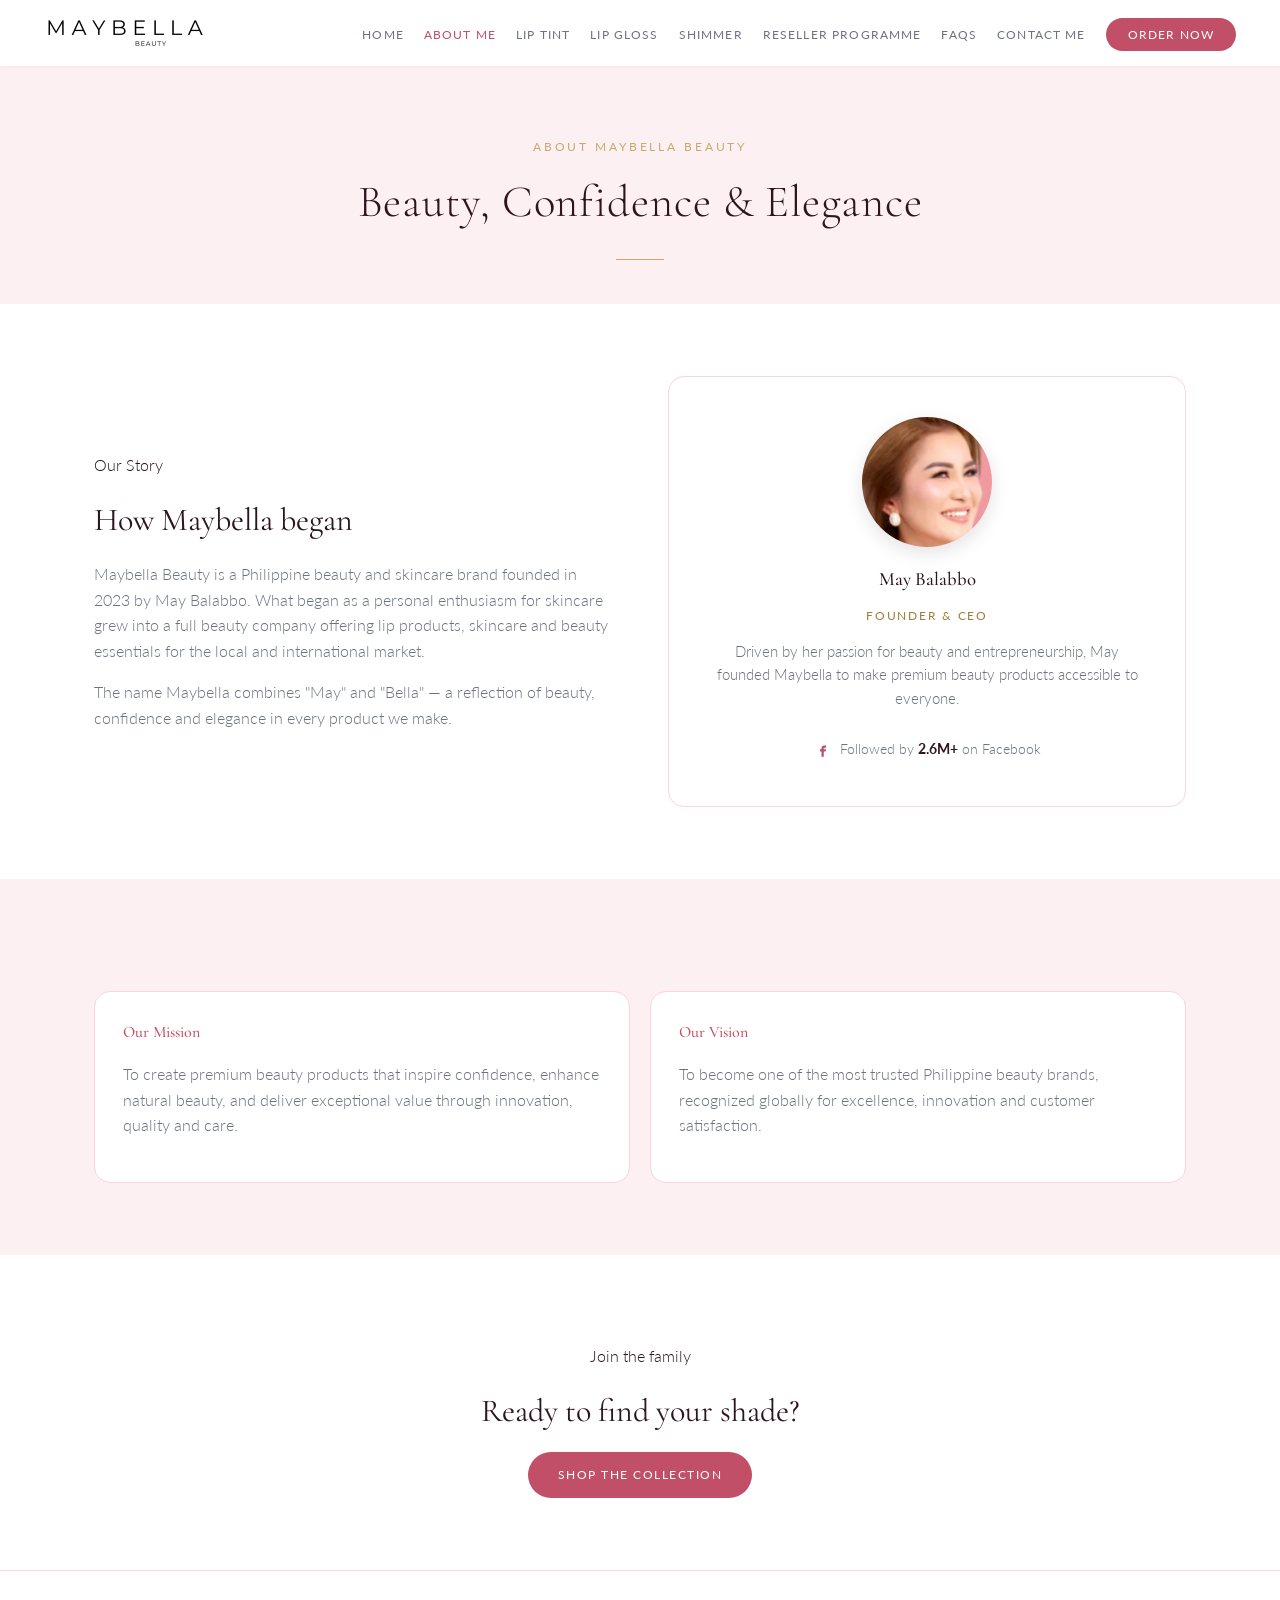
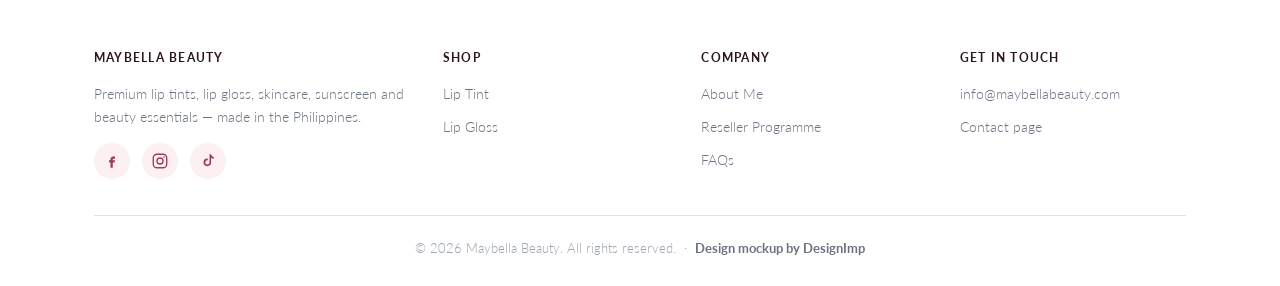
==== about.html @ 24bc86e0 "Initial commit — Maybella Beauty static site mockup Static HTML/CSS/JS pitch mockup for maybellabeau" ====
<!doctype html>
<html lang="en">
<head>
<meta charset="UTF-8">
<meta name="viewport" content="width=device-width, initial-scale=1, viewport-fit=cover">
<title>About Us — Maybella Beauty</title>
<meta name="description" content="Meet May Balabbo, founder of Maybella Beauty, and learn the story behind the brand.">
<link rel="preconnect" href="https://fonts.googleapis.com">
<link rel="preconnect" href="https://fonts.gstatic.com" crossorigin>
<link href="https://fonts.googleapis.com/css2?family=Cormorant+Garamond:ital,wght@0,300;0,400;0,500;0,600;1,300;1,400&family=Lato:wght@300;400;700&display=swap" rel="stylesheet">
<link rel="stylesheet" href="style.css">
</head>
<body>

<header class="site-header">
  <div class="nav-inner">
    <a href="index.html" class="logo"><img src="assets/logo.webp" alt="Maybella Beauty"></a>
    <button class="menu-toggle" aria-label="Menu">☰</button>
    <nav class="main-nav">
      <ul>
        <li><a href="index.html">Home</a></li>
        <li><a href="about.html">About Me</a></li>
        <li><a href="lip-tints.html">Lip Tint</a></li>
        <li><a href="lip-gloss.html">Lip Gloss</a></li>
        <li><a href="shimmer.html">Shimmer</a></li>
        <li><a href="reseller.html">Reseller Programme</a></li>
        <li><a href="faq.html">FAQs</a></li>
        <li><a href="contact.html">Contact Me</a></li>
        <li><a href="contact.html" class="nav-cta">Order Now</a></li>
      </ul>
    </nav>
  </div>
</header>

<div class="page-hero">
  <div class="container">
    <p class="eyebrow">About Maybella Beauty</p>
    <h1>Beauty, Confidence &amp; Elegance</h1>
  </div>
</div>

<section>
  <div class="container about-grid">
    <div class="founder-card" style="order:2;">
      <img class="founder-photo" src="assets/founder-may.jpg" alt="May Balabbo, founder of Maybella Beauty">
      <h3>May Balabbo</h3>
      <p class="role">Founder &amp; CEO</p>
      <p style="color:var(--ink-soft);font-size:0.92rem;">Driven by her passion for beauty and entrepreneurship, May founded Maybella to make premium beauty products accessible to everyone.</p>
      <a href="https://www.facebook.com/profile.php?id=100089975888895" target="_blank" rel="noopener" style="display:inline-flex;align-items:center;gap:8px;margin-top:14px;font-size:0.85rem;color:var(--ink-soft);text-decoration:none;">
        <svg width="18" height="18" viewBox="0 0 24 24" fill="currentColor" aria-hidden="true" style="color:var(--rose);flex-shrink:0;"><path d="M13.5 9H16V6h-2.5C11.6 6 10 7.6 10 9.5V11H8v3h2v7h3v-7h2.5l.5-3H13v-1.2c0-.5.3-.8.8-.8Z"/></svg>
        <span>Followed by <strong style="color:var(--ink);">2.6M+</strong> on Facebook</span>
      </a>
    </div>
    <div>
      <p class="eyebrow">Our Story</p>
      <h2 style="font-family:var(--serif);font-size:2rem;margin:10px 0 16px;">How Maybella began</h2>
      <p style="color:var(--ink-soft)">Maybella Beauty is a Philippine beauty and skincare brand founded in 2023 by May Balabbo. What began as a personal enthusiasm for skincare grew into a full beauty company offering lip products, skincare and beauty essentials for the local and international market.</p>
      <p style="color:var(--ink-soft)">The name Maybella combines "May" and "Bella" — a reflection of beauty, confidence and elegance in every product we make.</p>
    </div>
  </div>
</section>

<section class="alt-bg">
  <div class="container">
    <div class="mv-cards">
      <div class="mv-card">
        <h4>Our Mission</h4>
        <p style="color:var(--ink-soft)">To create premium beauty products that inspire confidence, enhance natural beauty, and deliver exceptional value through innovation, quality and care.</p>
      </div>
      <div class="mv-card">
        <h4>Our Vision</h4>
        <p style="color:var(--ink-soft)">To become one of the most trusted Philippine beauty brands, recognized globally for excellence, innovation and customer satisfaction.</p>
      </div>
    </div>
  </div>
</section>

<section style="text-align:center;">
  <div class="container">
    <p class="eyebrow">Join the family</p>
    <h2 style="font-family:var(--serif);font-size:2rem;margin:10px 0 16px;">Ready to find your shade?</h2>
    <a href="lip-tints.html" class="btn btn-primary">Shop the Collection</a>
  </div>
</section>

<footer>
  <div class="container">
    <div class="footer-grid">
      <div>
        <h5>Maybella Beauty</h5>
        <p>Premium lip tints, lip gloss, skincare, sunscreen and beauty essentials — made in the Philippines.</p>
        <div class="footer-social">
          <a href="https://www.facebook.com/profile.php?id=100089975888895" aria-label="Facebook"><svg viewBox="0 0 24 24" fill="currentColor" aria-hidden="true"><path d="M13.5 9H16V6h-2.5C11.6 6 10 7.6 10 9.5V11H8v3h2v7h3v-7h2.5l.5-3H13v-1.2c0-.5.3-.8.8-.8Z"/></svg></a>
          <a href="https://www.instagram.com/maybellabeauty/" aria-label="Instagram"><svg viewBox="0 0 24 24" fill="none" stroke="currentColor" stroke-width="1.8" aria-hidden="true"><rect x="3" y="3" width="18" height="18" rx="5"/><circle cx="12" cy="12" r="4"/><circle cx="17.3" cy="6.7" r="1.1" fill="currentColor" stroke="none"/></svg></a>
          <a href="#" aria-label="TikTok"><svg viewBox="0 0 24 24" fill="currentColor" aria-hidden="true"><path d="M14 3h2.2c.3 1.9 1.8 3.4 3.6 3.6v2.3a5.8 5.8 0 0 1-3.6-1.3v6.2a5.1 5.1 0 1 1-5.1-5.1c.2 0 .4 0 .6.1v2.3a2.8 2.8 0 1 0 2.3 2.8V3Z"/></svg></a>
        </div>
      </div>
      <div>
        <h5>Shop</h5>
        <ul>
          <li><a href="lip-tints.html">Lip Tint</a></li>
          <li><a href="lip-gloss.html">Lip Gloss</a></li>
        </ul>
      </div>
      <div>
        <h5>Company</h5>
        <ul>
          <li><a href="about.html">About Me</a></li>
          <li><a href="reseller.html">Reseller Programme</a></li>
          <li><a href="faq.html">FAQs</a></li>
        </ul>
      </div>
      <div>
        <h5>Get in Touch</h5>
        <ul>
          <li><a href="mailto:info@maybellabeauty.com">info@maybellabeauty.com</a></li>
          <li><a href="contact.html">Contact page</a></li>
        </ul>
      </div>
    </div>
    <div class="footer-bottom">
      © 2026 Maybella Beauty. All rights reserved. &nbsp;·&nbsp; <strong>Design mockup by DesignImp</strong>
    </div>
  </div>
</footer>

<script src="script.js"></script>
</body>
</html>
---- style.css ----
:root {
  --cream: #ffffff;
  --cream-dark: #fdf0f3;
  --ink: #2d1520;
  --ink-soft: #6b7280;
  --ink-faint: #9ca3af;
  --rose: #c04f67;
  --rose-dark: #9e3d52;
  --rose-light: #fad4de;
  --rose-pale: #fdf0f3;
  --gold: #c9a96e;
  --gold-soft: #fdf4e7;
  --gold-text: #a07c3a;
  --gold-line: #e8d5a3;
  --border: #fad4de;
  --border-alt: #fde8ee;
  --radius: 16px;
  --shadow: 0 6px 18px rgba(45, 21, 32, 0.12);
  --serif: 'Cormorant Garamond', Georgia, serif;
  --sans: 'Lato', 'Segoe UI', sans-serif;
}

* { box-sizing: border-box; }

html { scroll-behavior: smooth; }

body {
  margin: 0;
  font-family: var(--sans);
  font-weight: 300;
  color: var(--ink);
  background: var(--cream);
  line-height: 1.6;
}

h1, h2, h3, h4 { font-family: var(--serif); font-weight: 400; margin: 0; }

a { color: inherit; text-decoration: none; }

img { max-width: 100%; display: block; }

.container {
  max-width: 1140px;
  margin: 0 auto;
  padding: 0 24px;
}

/* ---------- Header ---------- */
header.site-header {
  position: sticky;
  top: 0;
  z-index: 50;
  background: #fff;
  box-shadow: 0 1px 3px rgba(45, 21, 32, 0.06);
}

.nav-inner {
  display: flex;
  align-items: center;
  justify-content: space-between;
  gap: 20px;
  padding: 16px 24px;
  max-width: 1240px;
  margin: 0 auto;
}

.logo {
  display: flex;
  align-items: center;
  flex-shrink: 0;
}

.logo img {
  height: 34px;
  width: auto;
}

nav.main-nav ul {
  list-style: none;
  display: flex;
  gap: 20px;
  margin: 0;
  padding: 0;
}

nav.main-nav a {
  font-size: 0.72rem;
  font-weight: 400;
  text-transform: uppercase;
  letter-spacing: 0.1em;
  color: var(--ink-soft);
  transition: color 0.2s;
  position: relative;
  white-space: nowrap;
}

nav.main-nav a:hover, nav.main-nav a.active { color: var(--rose); }

.nav-cta {
  background: var(--rose);
  color: #fff !important;
  padding: 10px 22px;
  border-radius: 999px;
  font-weight: 400 !important;
  font-size: 0.72rem !important;
  transition: opacity 0.2s;
}

.nav-cta:hover { opacity: 0.9; }

.menu-toggle {
  display: none;
  background: none;
  border: none;
  font-size: 1.6rem;
  color: var(--rose-dark);
  cursor: pointer;
}

@media (max-width: 1080px) {
  nav.main-nav {
    display: none;
    position: absolute;
    top: 100%;
    left: 0;
    right: 0;
    background: #fff;
    border-top: 1px solid var(--border);
    box-shadow: 0 6px 18px rgba(45, 21, 32, 0.08);
  }
  nav.main-nav.open { display: block; }
  nav.main-nav ul {
    flex-direction: column;
    padding: 20px 24px 28px;
    gap: 18px;
  }
  .menu-toggle { display: block; }
}

/* ---------- Hero ---------- */
.hero {
  padding: 90px 0 70px;
  text-align: center;
  background: radial-gradient(circle at 50% -10%, var(--rose-light) 0%, var(--cream) 60%);
}

.hero .eyebrow {
  text-transform: uppercase;
  letter-spacing: 0.25em;
  font-size: 0.75rem;
  color: var(--gold);
  font-weight: 400;
}

.hero h1 {
  font-family: var(--serif);
  font-weight: 300;
  font-size: clamp(2.2rem, 5vw, 3.6rem);
  letter-spacing: 0.02em;
  margin: 14px 0 0;
  color: var(--ink);
}

.hero h1::after {
  content: "";
  display: block;
  width: 48px;
  height: 1px;
  background: var(--gold);
  margin: 22px auto 22px;
}

.hero p.lead {
  max-width: 560px;
  margin: 0 auto 32px;
  color: var(--ink-soft);
  font-size: 1.05rem;
  font-weight: 300;
}

.btn {
  display: inline-flex;
  align-items: center;
  justify-content: center;
  gap: 8px;
  padding: 13px 30px;
  border-radius: 999px;
  font-family: var(--sans);
  font-weight: 400;
  font-size: 0.78rem;
  text-transform: uppercase;
  letter-spacing: 0.12em;
  cursor: pointer;
  border: none;
  transition: opacity 0.2s, background 0.2s;
}

.btn-primary { background: var(--rose); color: #fff; }
.btn-primary:hover { opacity: 0.9; }

.btn-outline {
  background: transparent;
  border: 1.5px solid var(--rose);
  color: var(--rose);
}
.btn-outline:hover { background: var(--rose-pale); }

.hero-actions { display: flex; gap: 16px; justify-content: center; flex-wrap: wrap; }

.hero-photo {
  margin-top: 48px;
  line-height: 0;
}

.hero-photo img { width: 100%; }

/* ---------- Shade strip ---------- */
.shade-strip {
  display: flex;
  justify-content: center;
  gap: 14px;
  flex-wrap: wrap;
  margin-top: 48px;
}

.shade-dot {
  width: 46px;
  height: 46px;
  border-radius: 50%;
  border: 3px solid #fff;
  box-shadow: var(--shadow);
}

/* ---------- Sections ---------- */
section { padding: 72px 0; }

.section-head { text-align: center; max-width: 620px; margin: 0 auto 48px; }

.section-head .eyebrow {
  text-transform: uppercase;
  letter-spacing: 0.25em;
  font-size: 0.72rem;
  color: var(--gold);
  font-weight: 400;
}

.section-head h2 {
  font-family: var(--serif);
  font-weight: 300;
  font-size: clamp(1.8rem, 3.5vw, 2.6rem);
  letter-spacing: 0.02em;
  margin: 10px 0 0;
}

.section-head h2::after {
  content: "";
  display: block;
  width: 40px;
  height: 1px;
  background: var(--gold);
  margin: 16px auto;
}

.section-head p { color: var(--ink-soft); font-weight: 300; }

.alt-bg { background: var(--cream-dark); }

/* ---------- Product grid ---------- */
.product-grid {
  display: grid;
  grid-template-columns: repeat(auto-fill, minmax(230px, 1fr));
  gap: 26px;
}

.product-card {
  background: #fff;
  border-radius: var(--radius);
  border: 1px solid var(--border);
  box-shadow: none;
  overflow: hidden;
  transition: transform 0.25s ease, box-shadow 0.25s ease;
}

.product-card:hover { transform: translateY(-4px); box-shadow: 0 10px 24px rgba(45, 21, 32, 0.08); }

.product-swatch {
  height: 170px;
  position: relative;
  display: flex;
  align-items: flex-end;
  justify-content: center;
  overflow: hidden;
}

.product-swatch::after {
  content: "";
  position: absolute;
  inset: 0;
  background: linear-gradient(180deg, rgba(255,255,255,0.15), rgba(0,0,0,0.12));
}

.product-photo {
  aspect-ratio: 1;
  overflow: hidden;
  background: var(--cream-dark);
}

.product-photo img {
  width: 100%;
  height: 100%;
  object-fit: cover;
}

.tube {
  width: 44px;
  height: 100px;
  border-radius: 10px 10px 4px 4px;
  background: rgba(255,255,255,0.35);
  margin-bottom: -10px;
  border: 2px solid rgba(255,255,255,0.6);
  z-index: 2;
}

.product-info { padding: 18px 20px 22px; text-align: center; }

.product-info .cat {
  display: inline-block;
  font-size: 0.62rem;
  letter-spacing: 0.1em;
  text-transform: uppercase;
  color: var(--gold-text);
  font-weight: 400;
  background: var(--gold-soft);
  border: 1px solid var(--gold-line);
  border-radius: 999px;
  padding: 3px 12px;
  margin-bottom: 2px;
}

.product-info h3 {
  font-family: var(--serif);
  font-weight: 500;
  font-size: 1.2rem;
  margin: 6px 0 4px;
}

.product-info .price {
  color: var(--rose);
  font-weight: 400;
  margin-bottom: 14px;
}

.product-info .btn { width: 100%; padding: 10px 0; font-size: 0.85rem; }

.mockup-note {
  text-align: center;
  font-size: 0.8rem;
  color: var(--ink-soft);
  margin-top: 40px;
  opacity: 0.75;
}

/* ---------- About ---------- */
.about-grid {
  display: grid;
  grid-template-columns: 1fr 1fr;
  gap: 56px;
  align-items: center;
}

.founder-card {
  background: #fff;
  border-radius: var(--radius);
  border: 1px solid var(--border);
  padding: 40px;
  text-align: center;
}

.founder-photo {
  width: 130px;
  height: 130px;
  border-radius: 50%;
  margin: 0 auto 18px;
  object-fit: cover;
  box-shadow: var(--shadow);
}

.founder-card h3 { font-family: var(--serif); font-weight: 500; margin: 6px 0 2px; }
.founder-card .role {
  color: var(--gold-text);
  font-size: 0.72rem;
  text-transform: uppercase;
  letter-spacing: 0.15em;
  font-weight: 400;
  margin-bottom: 14px;
}

.mv-cards { display: grid; grid-template-columns: 1fr 1fr; gap: 20px; margin-top: 40px; }
.mv-card { background: #fff; border-radius: var(--radius); border: 1px solid var(--border); padding: 28px; }
.mv-card h4 { font-family: var(--serif); font-weight: 500; color: var(--rose); margin-top: 0; }

@media (max-width: 780px) {
  .about-grid, .mv-cards { grid-template-columns: 1fr; }
}

/* ---------- Reseller ---------- */
.perk-grid {
  display: grid;
  grid-template-columns: repeat(auto-fit, minmax(220px, 1fr));
  gap: 24px;
  margin-bottom: 56px;
}

.perk-card {
  background: #fff;
  border-radius: var(--radius);
  border: 1px solid var(--border);
  padding: 30px 26px;
  text-align: center;
}

.perk-card .icon { font-size: 1.8rem; margin-bottom: 12px; }
.perk-card h4 { font-family: var(--serif); font-weight: 500; margin: 6px 0; }
.perk-card p { color: var(--ink-soft); font-size: 0.92rem; margin: 0; font-weight: 300; }

.steps { counter-reset: step; display: grid; gap: 22px; max-width: 640px; margin: 0 auto; }

.step {
  display: flex;
  gap: 18px;
  align-items: flex-start;
  background: #fff;
  border-radius: var(--radius);
  border: 1px solid var(--border);
  padding: 22px 26px;
}

.step .num {
  flex: 0 0 auto;
  width: 34px;
  height: 34px;
  border-radius: 50%;
  background: var(--rose);
  color: #fff;
  display: flex;
  align-items: center;
  justify-content: center;
  font-weight: 700;
}

.step h4 { margin: 0 0 4px; font-family: var(--serif); font-weight: 500; }
.step p { margin: 0; color: var(--ink-soft); font-size: 0.92rem; font-weight: 300; }

/* ---------- FAQ ---------- */
.faq-list { max-width: 720px; margin: 0 auto; }

.faq-item {
  background: #fff;
  border-radius: 14px;
  border: 1px solid var(--border);
  margin-bottom: 14px;
  overflow: hidden;
}

.faq-q {
  width: 100%;
  text-align: left;
  background: none;
  border: none;
  padding: 20px 24px;
  font-family: var(--sans);
  font-weight: 500;
  font-size: 0.98rem;
  cursor: pointer;
  display: flex;
  justify-content: space-between;
  align-items: center;
  color: var(--ink);
}

.faq-q .plus { color: var(--rose); font-size: 1.3rem; transition: transform 0.2s; }
.faq-item.open .faq-q .plus { transform: rotate(45deg); }

.faq-a {
  max-height: 0;
  overflow: hidden;
  transition: max-height 0.3s ease, padding 0.3s ease;
  padding: 0 24px;
  color: var(--ink-soft);
  font-size: 0.92rem;
  font-weight: 300;
}

.faq-item.open .faq-a { max-height: 300px; padding: 0 24px 20px; }

/* ---------- Contact ---------- */
.contact-grid {
  display: grid;
  grid-template-columns: 1.1fr 0.9fr;
  gap: 40px;
}

.contact-card, .qr-card {
  background: #fff;
  border-radius: var(--radius);
  border: 1px solid var(--border);
  padding: 34px;
}

.contact-method {
  display: flex;
  align-items: center;
  gap: 14px;
  padding: 14px 0;
  border-bottom: 1px solid var(--cream-dark);
}

.contact-method:last-child { border-bottom: none; }

.contact-method .ic {
  width: 40px; height: 40px;
  border-radius: 50%;
  background: var(--rose-light);
  display: flex; align-items: center; justify-content: center;
  font-size: 1.1rem;
  color: var(--rose-dark);
  flex-shrink: 0;
}

.contact-method .ic svg { width: 20px; height: 20px; }

.qr-box {
  width: 160px;
  height: 160px;
  margin: 0 auto 16px;
  border-radius: 16px;
  background:
    repeating-linear-gradient(45deg, #f0dde2 0 8px, #fff 8px 16px);
  border: 3px dashed var(--rose);
  display: flex;
  align-items: center;
  justify-content: center;
  font-size: 0.75rem;
  color: var(--rose-dark);
  text-align: center;
  padding: 10px;
  font-weight: 600;
}

@media (max-width: 780px) { .contact-grid { grid-template-columns: 1fr; } }

.contact-form {
  max-width: 600px;
  margin: 0 auto;
  background: #fff;
  border: 1px solid var(--border);
  border-radius: var(--radius);
  padding: 36px;
}

.contact-form label {
  display: block;
  font-size: 0.72rem;
  text-transform: uppercase;
  letter-spacing: 0.1em;
  color: var(--ink-soft);
  margin-bottom: 6px;
}

.contact-form .form-row {
  display: grid;
  grid-template-columns: 1fr 1fr;
  gap: 18px;
}

.contact-form input,
.contact-form textarea {
  width: 100%;
  border: 1px solid var(--border);
  border-radius: 10px;
  padding: 11px 14px;
  font-family: var(--sans);
  font-size: 0.92rem;
  font-weight: 300;
  color: var(--ink);
  margin-bottom: 20px;
  background: #fff;
}

.contact-form input:focus,
.contact-form textarea:focus {
  outline: none;
  border-color: var(--rose);
}

.contact-form textarea { resize: vertical; }

.contact-form .btn { width: 100%; }

@media (max-width: 600px) {
  .contact-form .form-row { grid-template-columns: 1fr; }
}

/* ---------- Footer ---------- */
footer {
  background: #fff;
  color: var(--ink-soft);
  border-top: 1px solid var(--border);
  padding: 56px 0 28px;
}

.footer-grid {
  display: grid;
  grid-template-columns: 1.4fr 1fr 1fr 1fr;
  gap: 32px;
  margin-bottom: 36px;
}

footer h5 {
  font-family: var(--sans);
  font-weight: 700;
  text-transform: uppercase;
  letter-spacing: 0.1em;
  color: var(--ink);
  margin-bottom: 16px;
  font-size: 0.78rem;
}

footer p, footer li { color: var(--ink-soft); font-size: 0.88rem; font-weight: 300; }

footer ul { list-style: none; padding: 0; margin: 0; display: grid; gap: 10px; }
footer a:hover { color: var(--rose); }

.footer-social { display: flex; gap: 12px; margin-top: 14px; }
.footer-social a {
  width: 36px; height: 36px;
  border-radius: 50%;
  background: var(--rose-pale);
  display: flex; align-items: center; justify-content: center;
  color: var(--rose-dark);
}
.footer-social a:hover { background: var(--rose); color: #fff; }
.footer-social a svg { width: 18px; height: 18px; }

.footer-bottom {
  border-top: 1px solid var(--border);
  padding-top: 22px;
  text-align: center;
  font-size: 0.8rem;
  color: var(--ink-faint);
}

.footer-bottom strong { color: var(--ink-soft); }

@media (max-width: 860px) {
  .footer-grid { grid-template-columns: 1fr 1fr; }
}

/* ---------- Page header (non-home) ---------- */
.page-hero {
  padding: 60px 0 44px;
  text-align: center;
  background: var(--cream-dark);
}
.page-hero .eyebrow {
  text-transform: uppercase; letter-spacing: 0.25em; font-size: 0.72rem;
  color: var(--gold); font-weight: 400;
}
.page-hero h1 {
  font-family: var(--serif);
  font-weight: 300;
  letter-spacing: 0.02em;
  font-size: clamp(2rem, 4vw, 2.8rem);
  margin: 10px 0 0;
}
.page-hero h1::after {
  content: "";
  display: block;
  width: 48px;
  height: 1px;
  background: var(--gold);
  margin: 20px auto 0;
}

.banner-note {
  background: var(--rose-pale);
  color: var(--rose-dark);
  text-align: center;
  font-size: 0.78rem;
  font-weight: 400;
  text-transform: uppercase;
  letter-spacing: 0.08em;
  padding: 10px 16px;
}
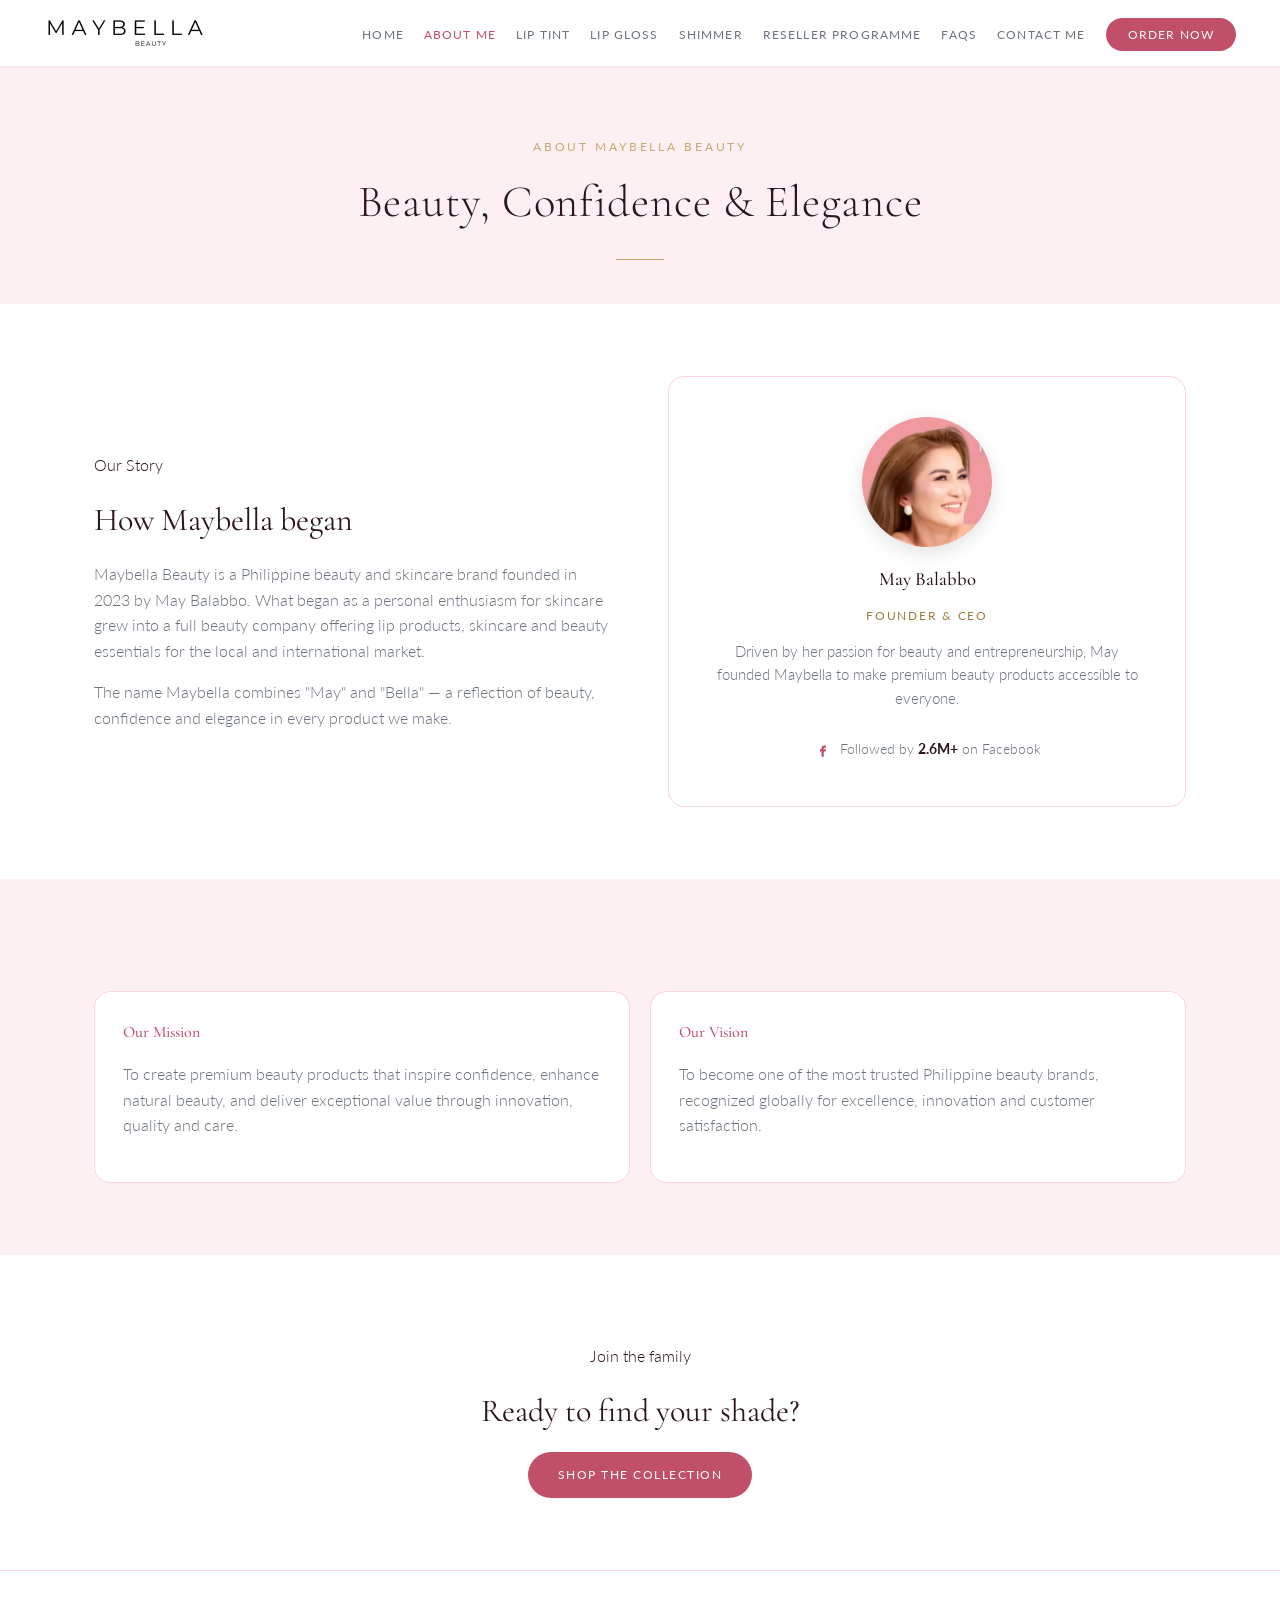
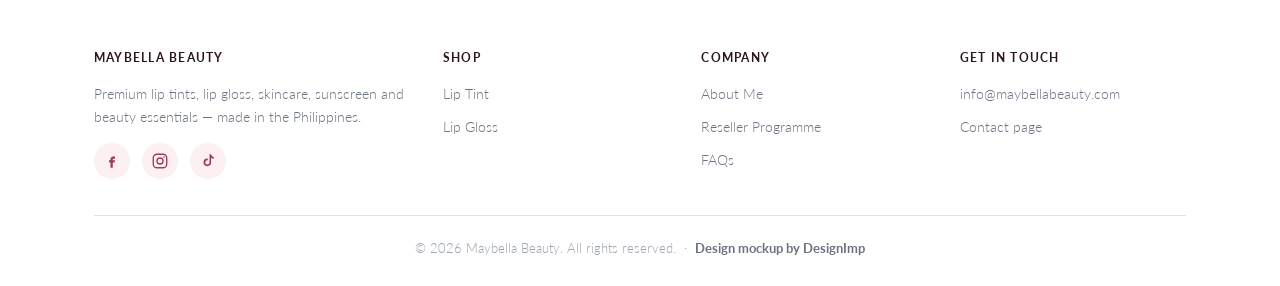
==== commit 144174e3: "Add real TikTok link (@maybellasignature) Replaces the href="#" placeholder sitewide (footer icons +" ====
--- a/about.html
+++ b/about.html
@@ -92,7 +92,7 @@
         <div class="footer-social">
           <a href="https://www.facebook.com/profile.php?id=100089975888895" aria-label="Facebook"><svg viewBox="0 0 24 24" fill="currentColor" aria-hidden="true"><path d="M13.5 9H16V6h-2.5C11.6 6 10 7.6 10 9.5V11H8v3h2v7h3v-7h2.5l.5-3H13v-1.2c0-.5.3-.8.8-.8Z"/></svg></a>
           <a href="https://www.instagram.com/maybellabeauty/" aria-label="Instagram"><svg viewBox="0 0 24 24" fill="none" stroke="currentColor" stroke-width="1.8" aria-hidden="true"><rect x="3" y="3" width="18" height="18" rx="5"/><circle cx="12" cy="12" r="4"/><circle cx="17.3" cy="6.7" r="1.1" fill="currentColor" stroke="none"/></svg></a>
-          <a href="#" aria-label="TikTok"><svg viewBox="0 0 24 24" fill="currentColor" aria-hidden="true"><path d="M14 3h2.2c.3 1.9 1.8 3.4 3.6 3.6v2.3a5.8 5.8 0 0 1-3.6-1.3v6.2a5.1 5.1 0 1 1-5.1-5.1c.2 0 .4 0 .6.1v2.3a2.8 2.8 0 1 0 2.3 2.8V3Z"/></svg></a>
+          <a href="https://www.tiktok.com/@maybellasignature" target="_blank" rel="noopener" aria-label="TikTok"><svg viewBox="0 0 24 24" fill="currentColor" aria-hidden="true"><path d="M14 3h2.2c.3 1.9 1.8 3.4 3.6 3.6v2.3a5.8 5.8 0 0 1-3.6-1.3v6.2a5.1 5.1 0 1 1-5.1-5.1c.2 0 .4 0 .6.1v2.3a2.8 2.8 0 1 0 2.3 2.8V3Z"/></svg></a>
         </div>
       </div>
       <div>
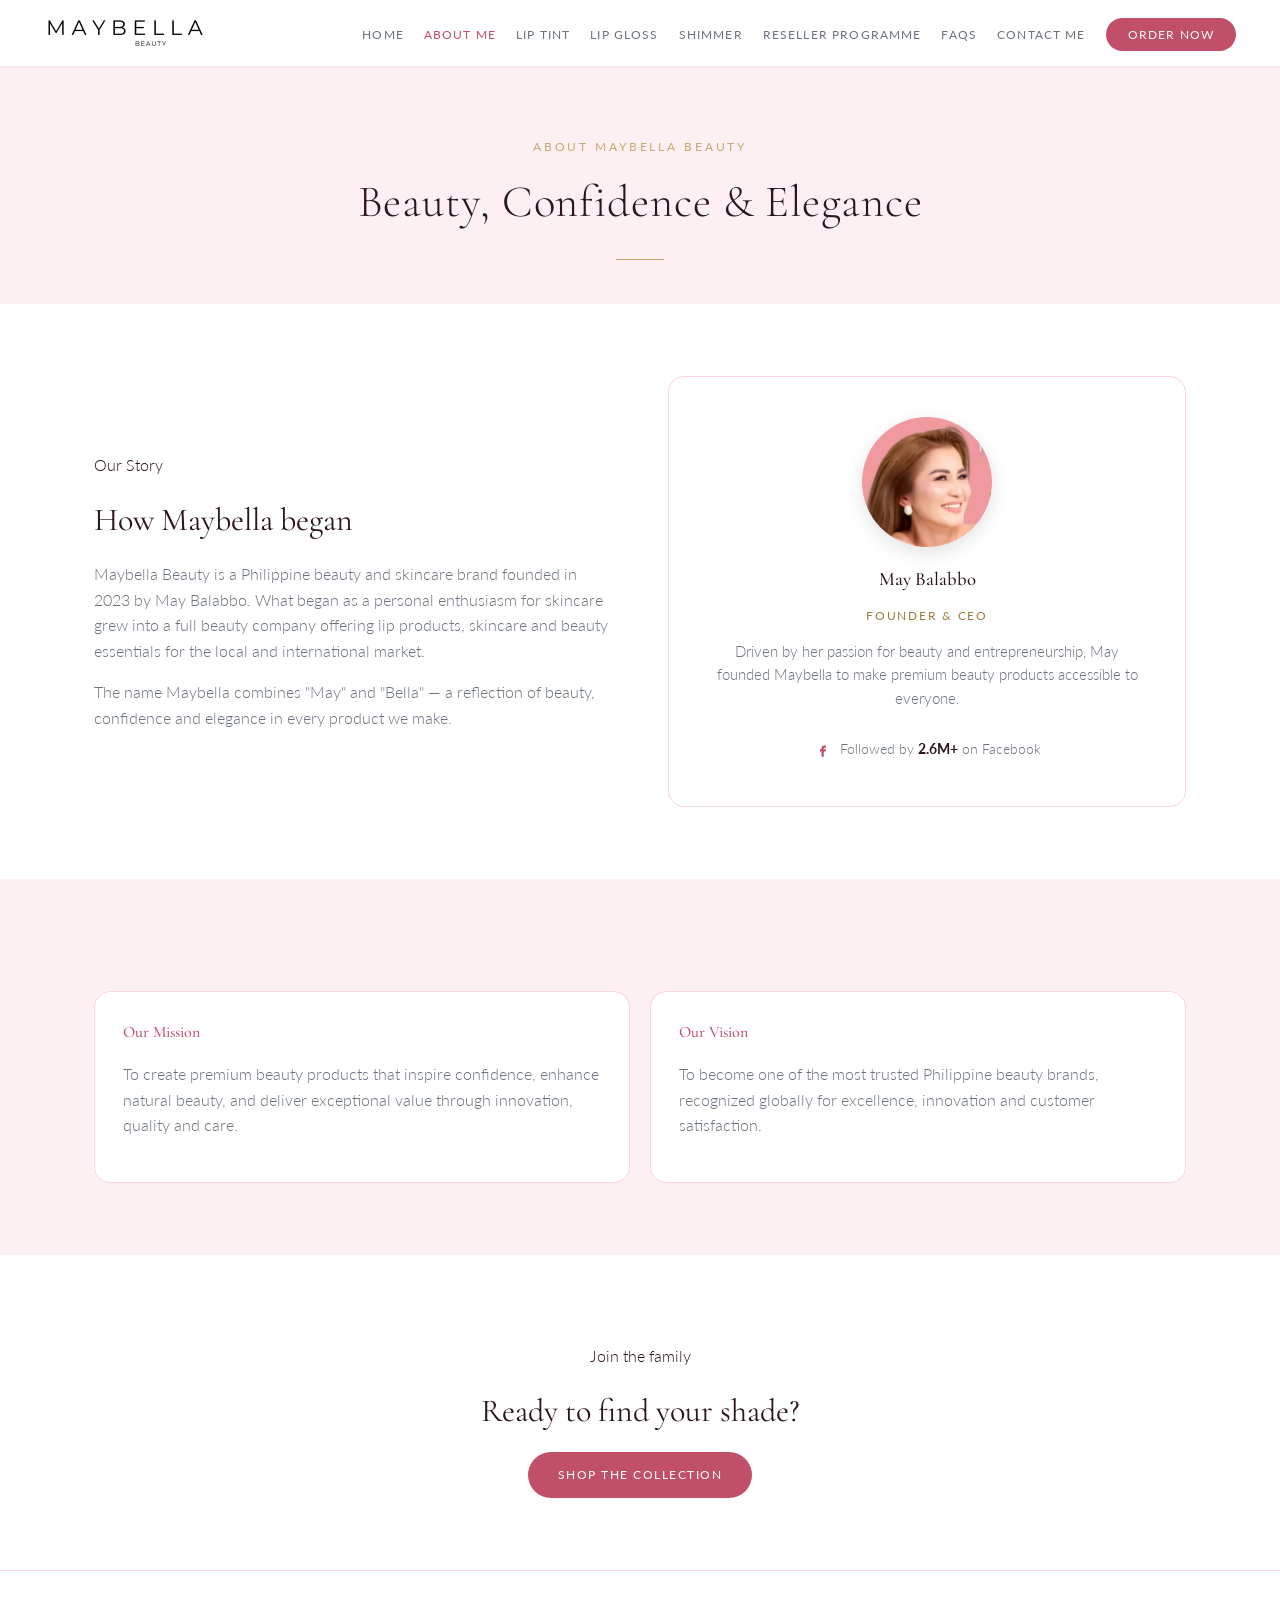
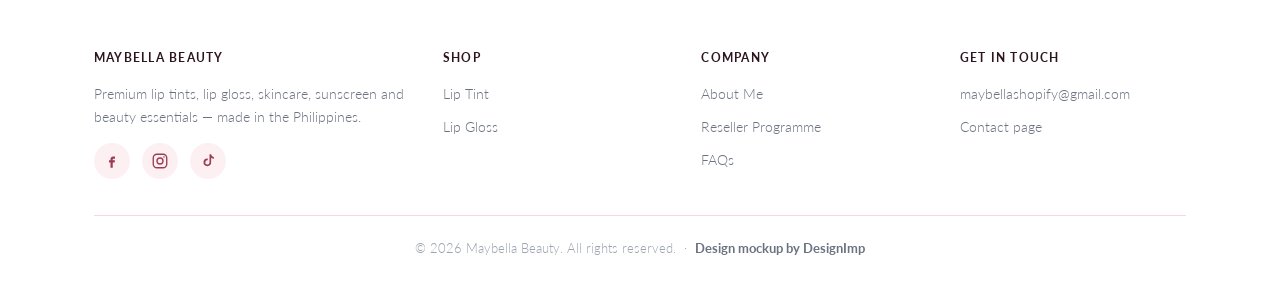
==== commit 19c01d47: "Change public business email to maybellashopify@gmail.com Replaces info@maybellabeauty.com sitewide " ====
--- a/about.html
+++ b/about.html
@@ -113,7 +113,7 @@
       <div>
         <h5>Get in Touch</h5>
         <ul>
-          <li><a href="mailto:info@maybellabeauty.com">info@maybellabeauty.com</a></li>
+          <li><a href="mailto:maybellashopify@gmail.com">maybellashopify@gmail.com</a></li>
           <li><a href="contact.html">Contact page</a></li>
         </ul>
       </div>
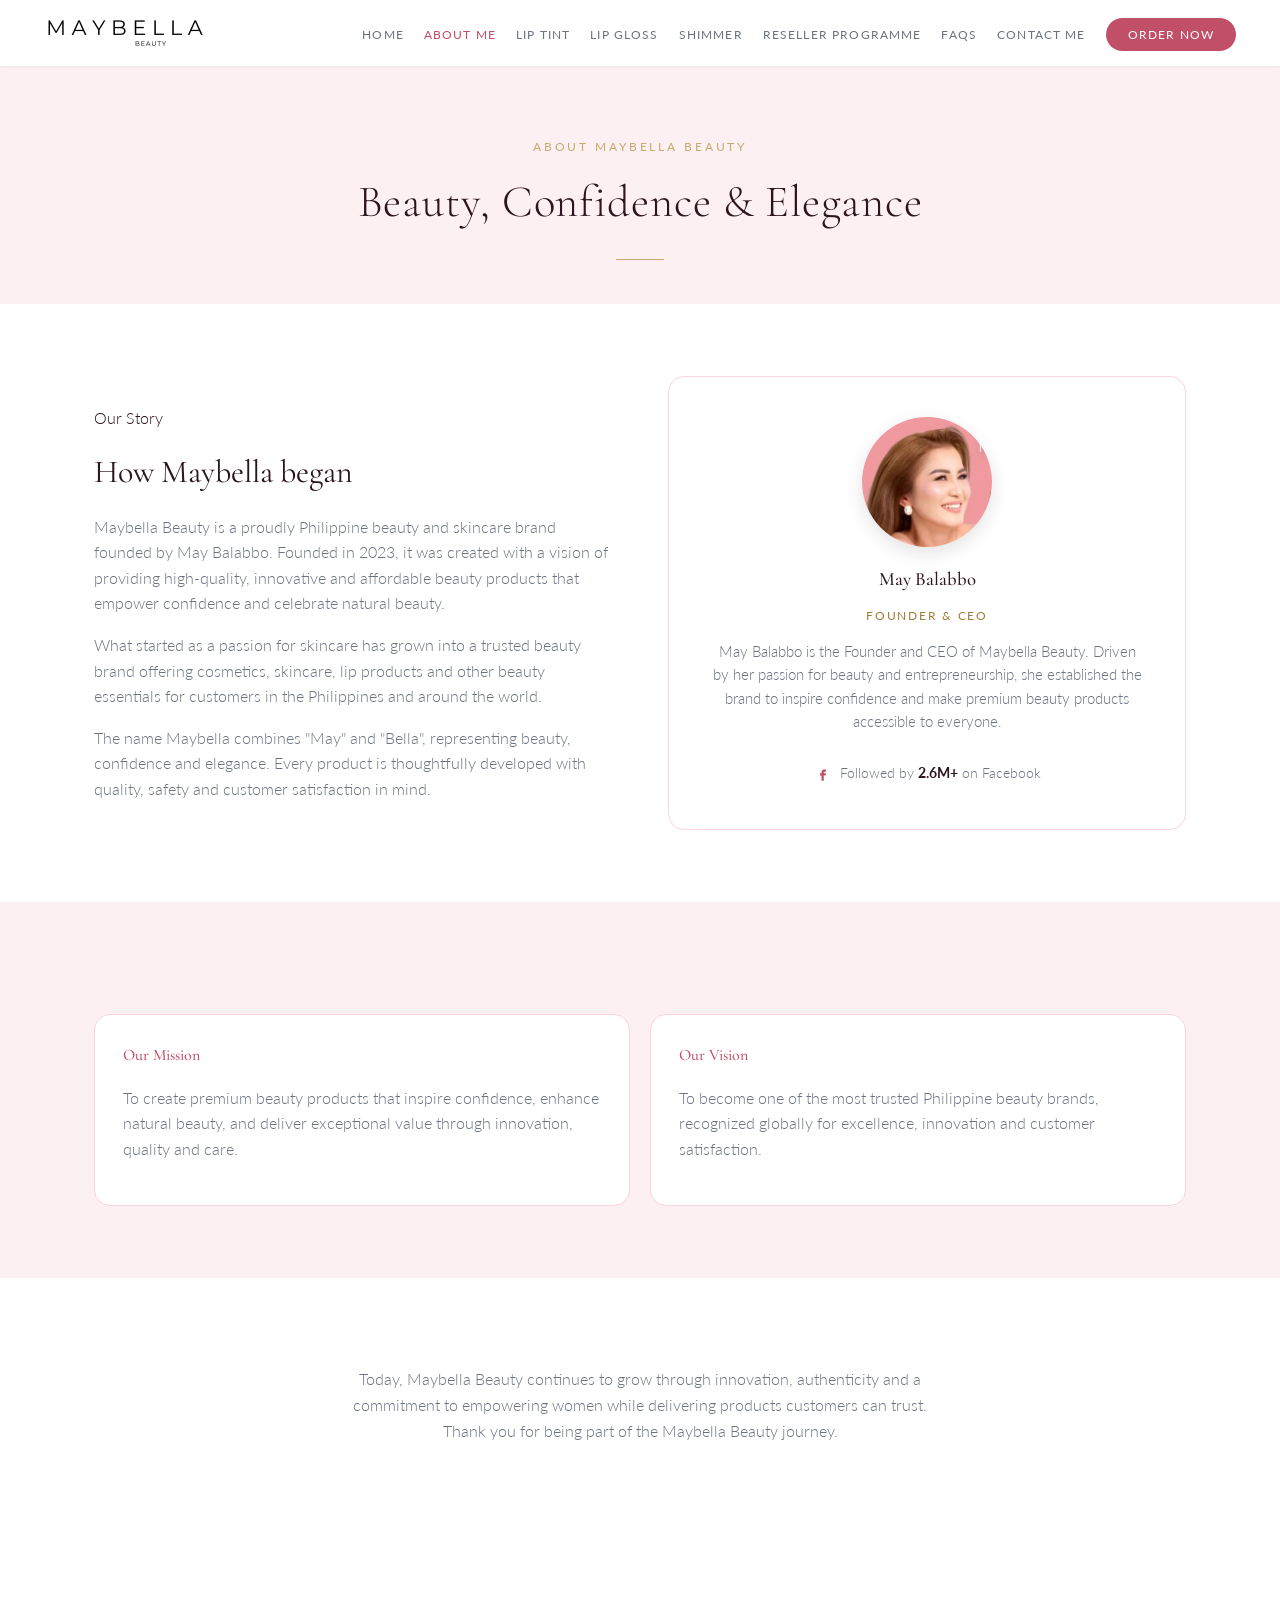
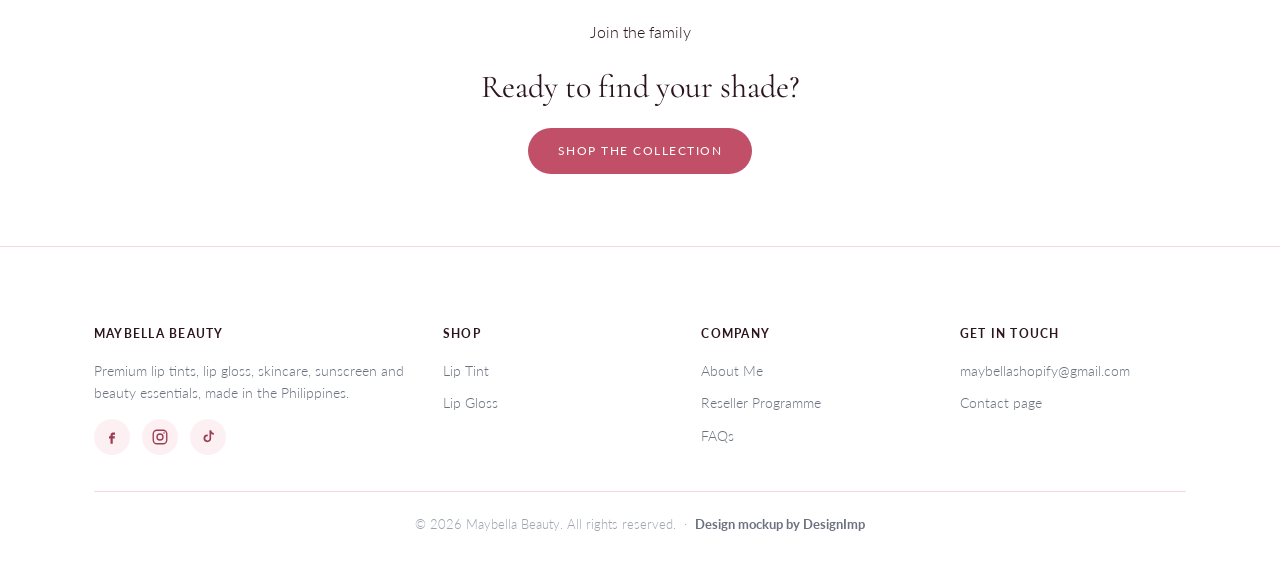
==== commit 64dc3810: "Remove em dashes sitewide, expand About page copy, add favicon - Em dashes replaced with commas/colo" ====
--- a/about.html
+++ b/about.html
@@ -3,11 +3,14 @@
 <head>
 <meta charset="UTF-8">
 <meta name="viewport" content="width=device-width, initial-scale=1, viewport-fit=cover">
-<title>About Us — Maybella Beauty</title>
+<title>About Us · Maybella Beauty</title>
 <meta name="description" content="Meet May Balabbo, founder of Maybella Beauty, and learn the story behind the brand.">
 <link rel="preconnect" href="https://fonts.googleapis.com">
 <link rel="preconnect" href="https://fonts.gstatic.com" crossorigin>
 <link href="https://fonts.googleapis.com/css2?family=Cormorant+Garamond:ital,wght@0,300;0,400;0,500;0,600;1,300;1,400&family=Lato:wght@300;400;700&display=swap" rel="stylesheet">
+<link rel="icon" href="assets/favicon.ico" sizes="any">
+<link rel="icon" href="assets/favicon.png" type="image/png">
+<link rel="apple-touch-icon" href="assets/apple-touch-icon.png">
 <link rel="stylesheet" href="style.css">
 </head>
 <body>
@@ -45,7 +48,7 @@
       <img class="founder-photo" src="assets/founder-may.jpg" alt="May Balabbo, founder of Maybella Beauty">
       <h3>May Balabbo</h3>
       <p class="role">Founder &amp; CEO</p>
-      <p style="color:var(--ink-soft);font-size:0.92rem;">Driven by her passion for beauty and entrepreneurship, May founded Maybella to make premium beauty products accessible to everyone.</p>
+      <p style="color:var(--ink-soft);font-size:0.92rem;">May Balabbo is the Founder and CEO of Maybella Beauty. Driven by her passion for beauty and entrepreneurship, she established the brand to inspire confidence and make premium beauty products accessible to everyone.</p>
       <a href="https://www.facebook.com/profile.php?id=100089975888895" target="_blank" rel="noopener" style="display:inline-flex;align-items:center;gap:8px;margin-top:14px;font-size:0.85rem;color:var(--ink-soft);text-decoration:none;">
         <svg width="18" height="18" viewBox="0 0 24 24" fill="currentColor" aria-hidden="true" style="color:var(--rose);flex-shrink:0;"><path d="M13.5 9H16V6h-2.5C11.6 6 10 7.6 10 9.5V11H8v3h2v7h3v-7h2.5l.5-3H13v-1.2c0-.5.3-.8.8-.8Z"/></svg>
         <span>Followed by <strong style="color:var(--ink);">2.6M+</strong> on Facebook</span>
@@ -54,8 +57,9 @@
     <div>
       <p class="eyebrow">Our Story</p>
       <h2 style="font-family:var(--serif);font-size:2rem;margin:10px 0 16px;">How Maybella began</h2>
-      <p style="color:var(--ink-soft)">Maybella Beauty is a Philippine beauty and skincare brand founded in 2023 by May Balabbo. What began as a personal enthusiasm for skincare grew into a full beauty company offering lip products, skincare and beauty essentials for the local and international market.</p>
-      <p style="color:var(--ink-soft)">The name Maybella combines "May" and "Bella" — a reflection of beauty, confidence and elegance in every product we make.</p>
+      <p style="color:var(--ink-soft)">Maybella Beauty is a proudly Philippine beauty and skincare brand founded by May Balabbo. Founded in 2023, it was created with a vision of providing high-quality, innovative and affordable beauty products that empower confidence and celebrate natural beauty.</p>
+      <p style="color:var(--ink-soft)">What started as a passion for skincare has grown into a trusted beauty brand offering cosmetics, skincare, lip products and other beauty essentials for customers in the Philippines and around the world.</p>
+      <p style="color:var(--ink-soft)">The name Maybella combines "May" and "Bella", representing beauty, confidence and elegance. Every product is thoughtfully developed with quality, safety and customer satisfaction in mind.</p>
     </div>
   </div>
 </section>
@@ -76,6 +80,12 @@
 </section>
 
 <section style="text-align:center;">
+  <div class="container" style="max-width:640px;">
+    <p style="color:var(--ink-soft)">Today, Maybella Beauty continues to grow through innovation, authenticity and a commitment to empowering women while delivering products customers can trust. Thank you for being part of the Maybella Beauty journey.</p>
+  </div>
+</section>
+
+<section style="text-align:center;">
   <div class="container">
     <p class="eyebrow">Join the family</p>
     <h2 style="font-family:var(--serif);font-size:2rem;margin:10px 0 16px;">Ready to find your shade?</h2>
@@ -88,7 +98,7 @@
     <div class="footer-grid">
       <div>
         <h5>Maybella Beauty</h5>
-        <p>Premium lip tints, lip gloss, skincare, sunscreen and beauty essentials — made in the Philippines.</p>
+        <p>Premium lip tints, lip gloss, skincare, sunscreen and beauty essentials, made in the Philippines.</p>
         <div class="footer-social">
           <a href="https://www.facebook.com/profile.php?id=100089975888895" aria-label="Facebook"><svg viewBox="0 0 24 24" fill="currentColor" aria-hidden="true"><path d="M13.5 9H16V6h-2.5C11.6 6 10 7.6 10 9.5V11H8v3h2v7h3v-7h2.5l.5-3H13v-1.2c0-.5.3-.8.8-.8Z"/></svg></a>
           <a href="https://www.instagram.com/maybellabeauty/" aria-label="Instagram"><svg viewBox="0 0 24 24" fill="none" stroke="currentColor" stroke-width="1.8" aria-hidden="true"><rect x="3" y="3" width="18" height="18" rx="5"/><circle cx="12" cy="12" r="4"/><circle cx="17.3" cy="6.7" r="1.1" fill="currentColor" stroke="none"/></svg></a>
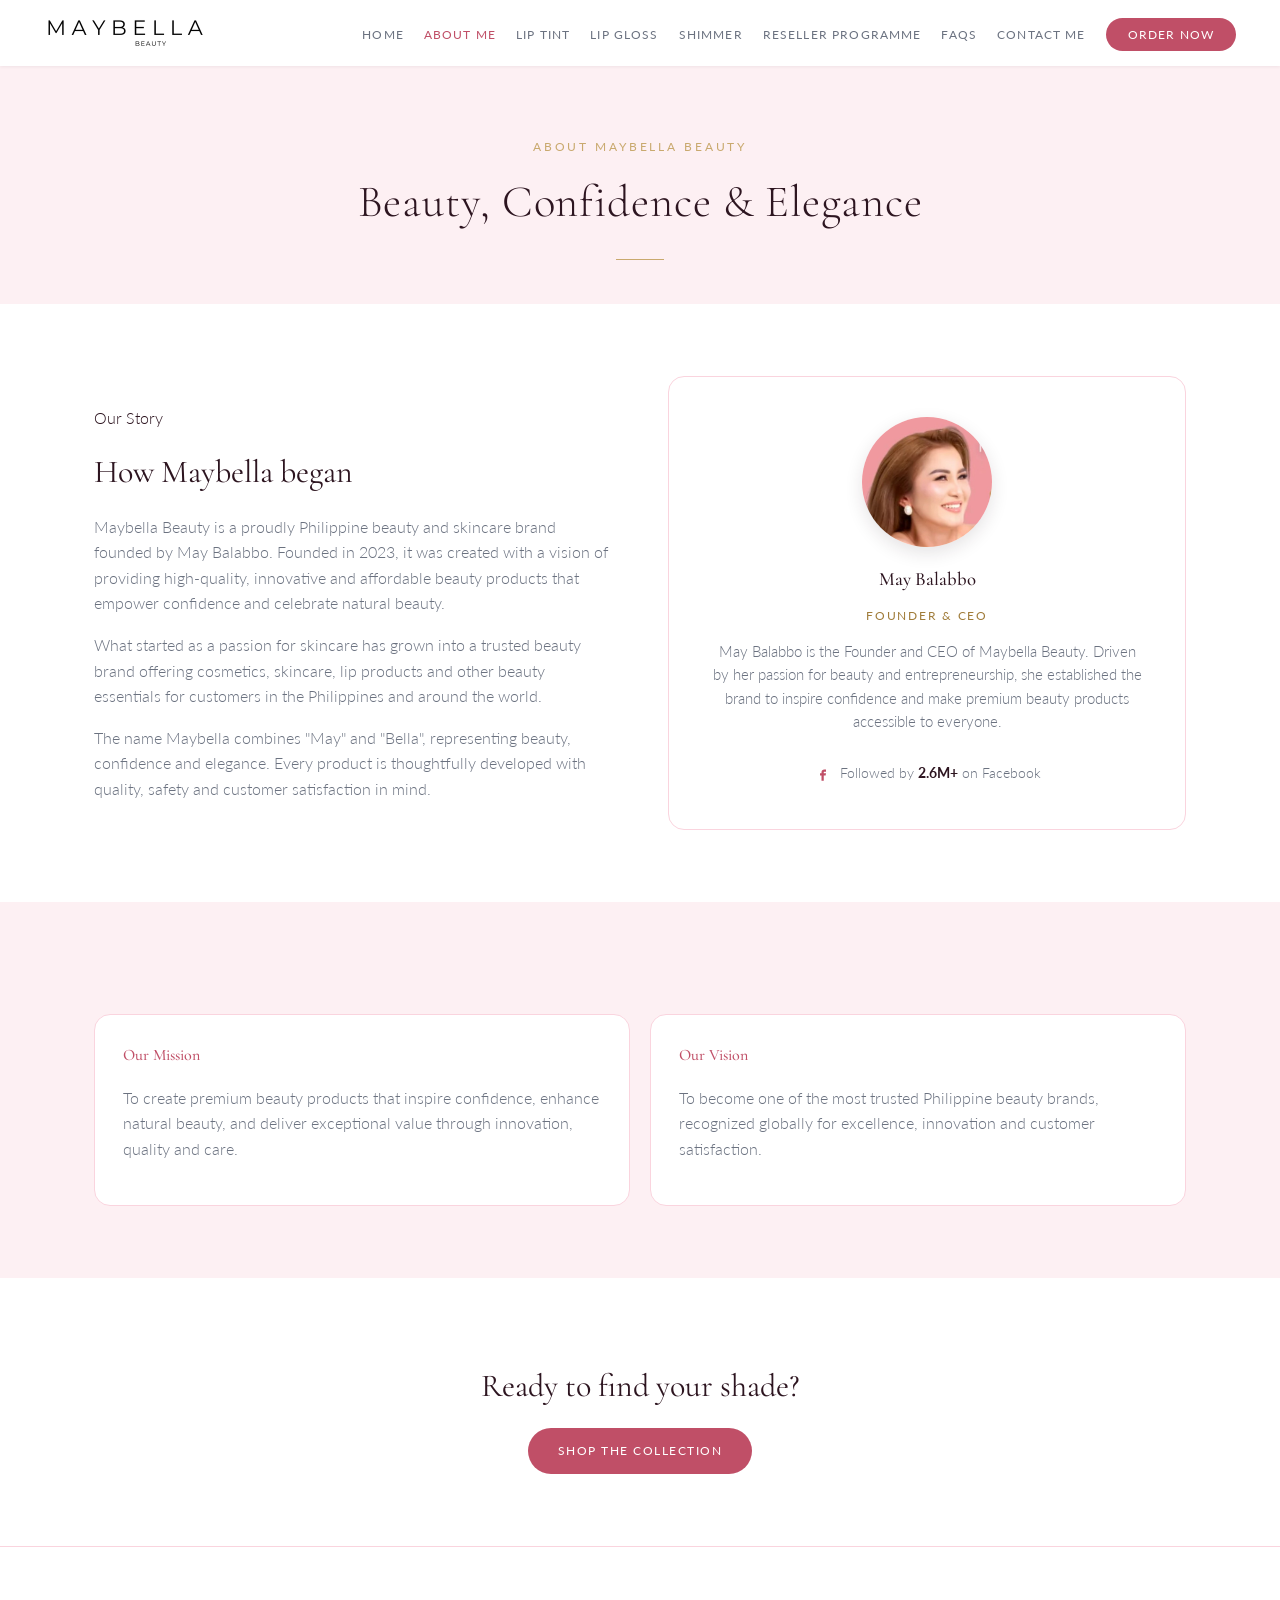
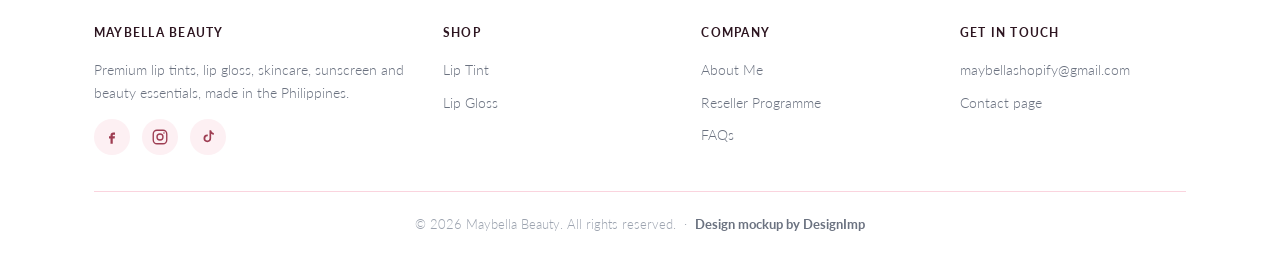
==== commit 20462bdb: "Trim About page closing section, drop straight to final CTA" ====
--- a/about.html
+++ b/about.html
@@ -80,14 +80,7 @@
 </section>
 
 <section style="text-align:center;">
-  <div class="container" style="max-width:640px;">
-    <p style="color:var(--ink-soft)">Today, Maybella Beauty continues to grow through innovation, authenticity and a commitment to empowering women while delivering products customers can trust. Thank you for being part of the Maybella Beauty journey.</p>
-  </div>
-</section>
-
-<section style="text-align:center;">
   <div class="container">
-    <p class="eyebrow">Join the family</p>
     <h2 style="font-family:var(--serif);font-size:2rem;margin:10px 0 16px;">Ready to find your shade?</h2>
     <a href="lip-tints.html" class="btn btn-primary">Shop the Collection</a>
   </div>
--- a/style.css
+++ b/style.css
@@ -115,6 +115,9 @@
   font-size: 1.6rem;
   color: var(--rose-dark);
   cursor: pointer;
+  padding: 10px;
+  margin: -10px;
+  line-height: 1;
 }
 
 @media (max-width: 1080px) {
@@ -475,10 +478,11 @@
   display: flex;
   justify-content: space-between;
   align-items: center;
+  gap: 16px;
   color: var(--ink);
 }
 
-.faq-q .plus { color: var(--rose); font-size: 1.3rem; transition: transform 0.2s; }
+.faq-q .plus { flex-shrink: 0; color: var(--rose); font-size: 1.3rem; transition: transform 0.2s; }
 .faq-item.open .faq-q .plus { transform: rotate(45deg); }
 
 .faq-a {
@@ -692,3 +696,15 @@
   letter-spacing: 0.08em;
   padding: 10px 16px;
 }
+
+/* ---------- Mobile tightening ---------- */
+@media (max-width: 600px) {
+  section { padding: 48px 0; }
+  .hero { padding: 56px 0 40px; }
+  .page-hero { padding: 40px 0 32px; }
+  footer { padding: 40px 0 24px; }
+  .founder-card { padding: 28px 24px; }
+  .contact-card, .qr-card { padding: 24px; }
+  .contact-form { padding: 24px; }
+  .section-head { margin-bottom: 32px; }
+}
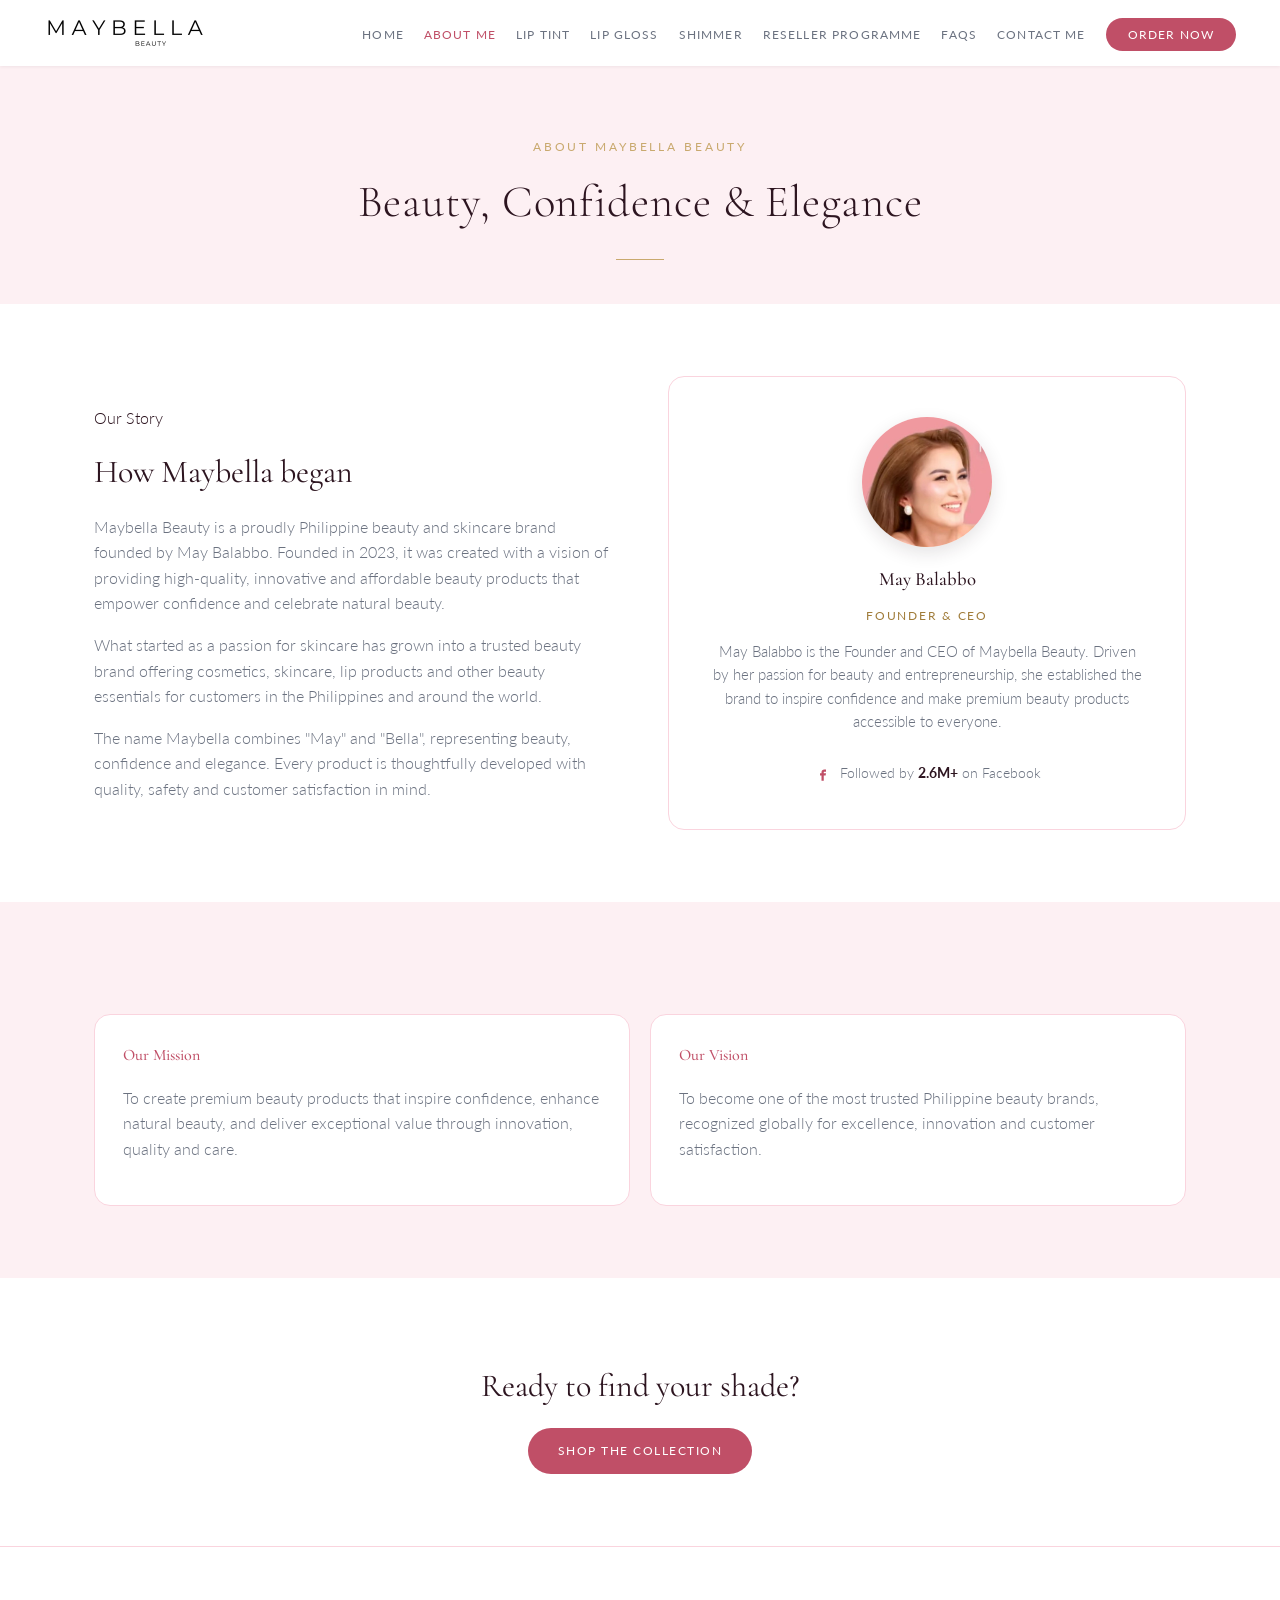
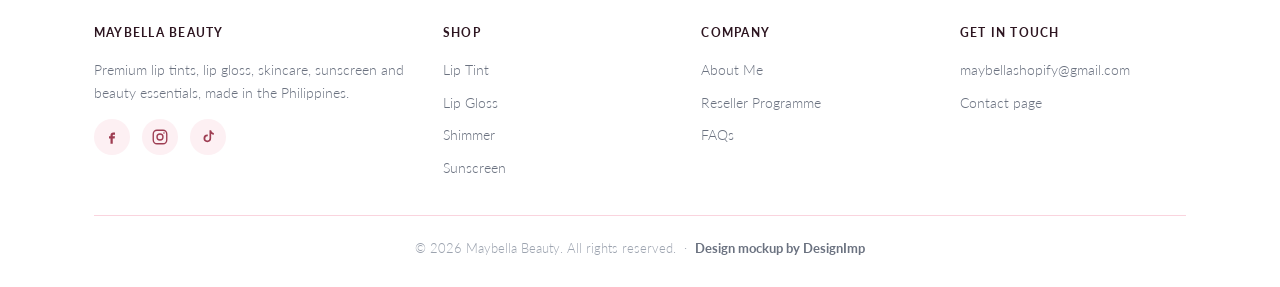
==== commit 43253fc5: "Add Sunscreen to footer Shop list sitewide Links to lip-gloss.html#sunscreen-gel. Also fixed about.h" ====
--- a/about.html
+++ b/about.html
@@ -103,6 +103,8 @@
         <ul>
           <li><a href="lip-tints.html">Lip Tint</a></li>
           <li><a href="lip-gloss.html">Lip Gloss</a></li>
+          <li><a href="shimmer.html">Shimmer</a></li>
+          <li><a href="lip-gloss.html#sunscreen-gel">Sunscreen</a></li>
         </ul>
       </div>
       <div>
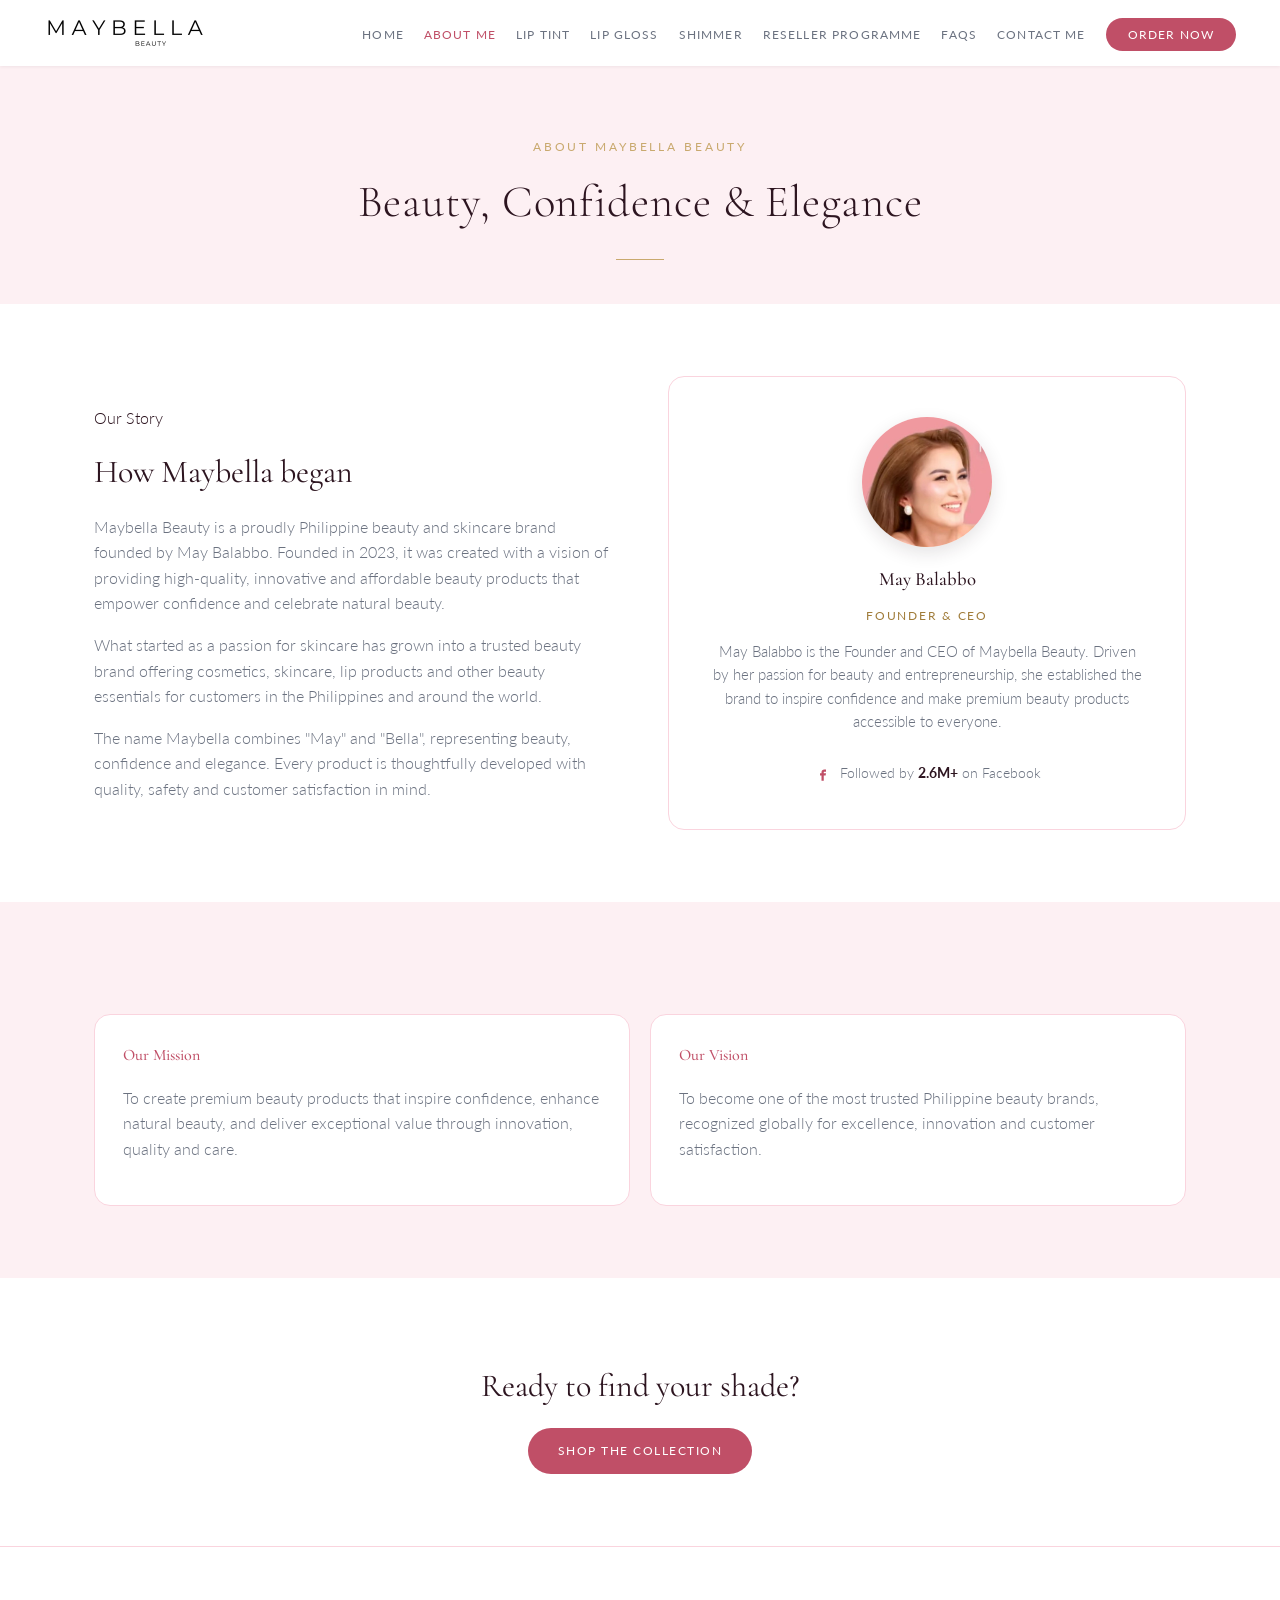
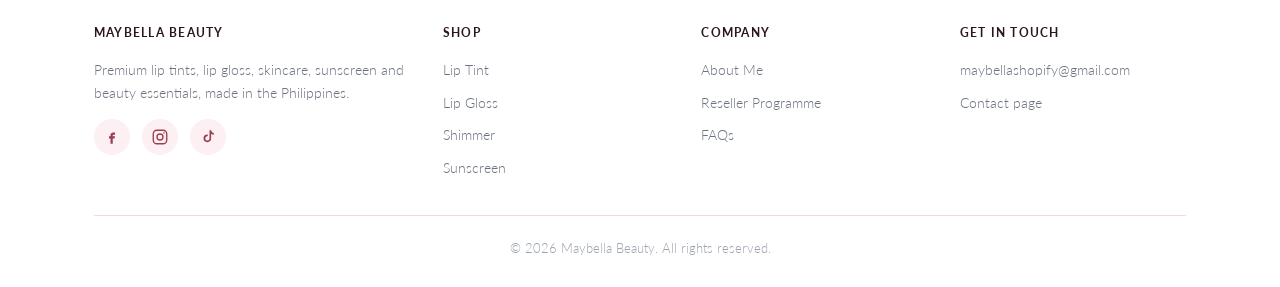
==== commit ddfb2c68: "Remove 'Design mockup by DesignImp' credit from footer sitewide" ====
--- a/about.html
+++ b/about.html
@@ -124,7 +124,7 @@
       </div>
     </div>
     <div class="footer-bottom">
-      © 2026 Maybella Beauty. All rights reserved. &nbsp;·&nbsp; <strong>Design mockup by DesignImp</strong>
+      © 2026 Maybella Beauty. All rights reserved.
     </div>
   </div>
 </footer>
